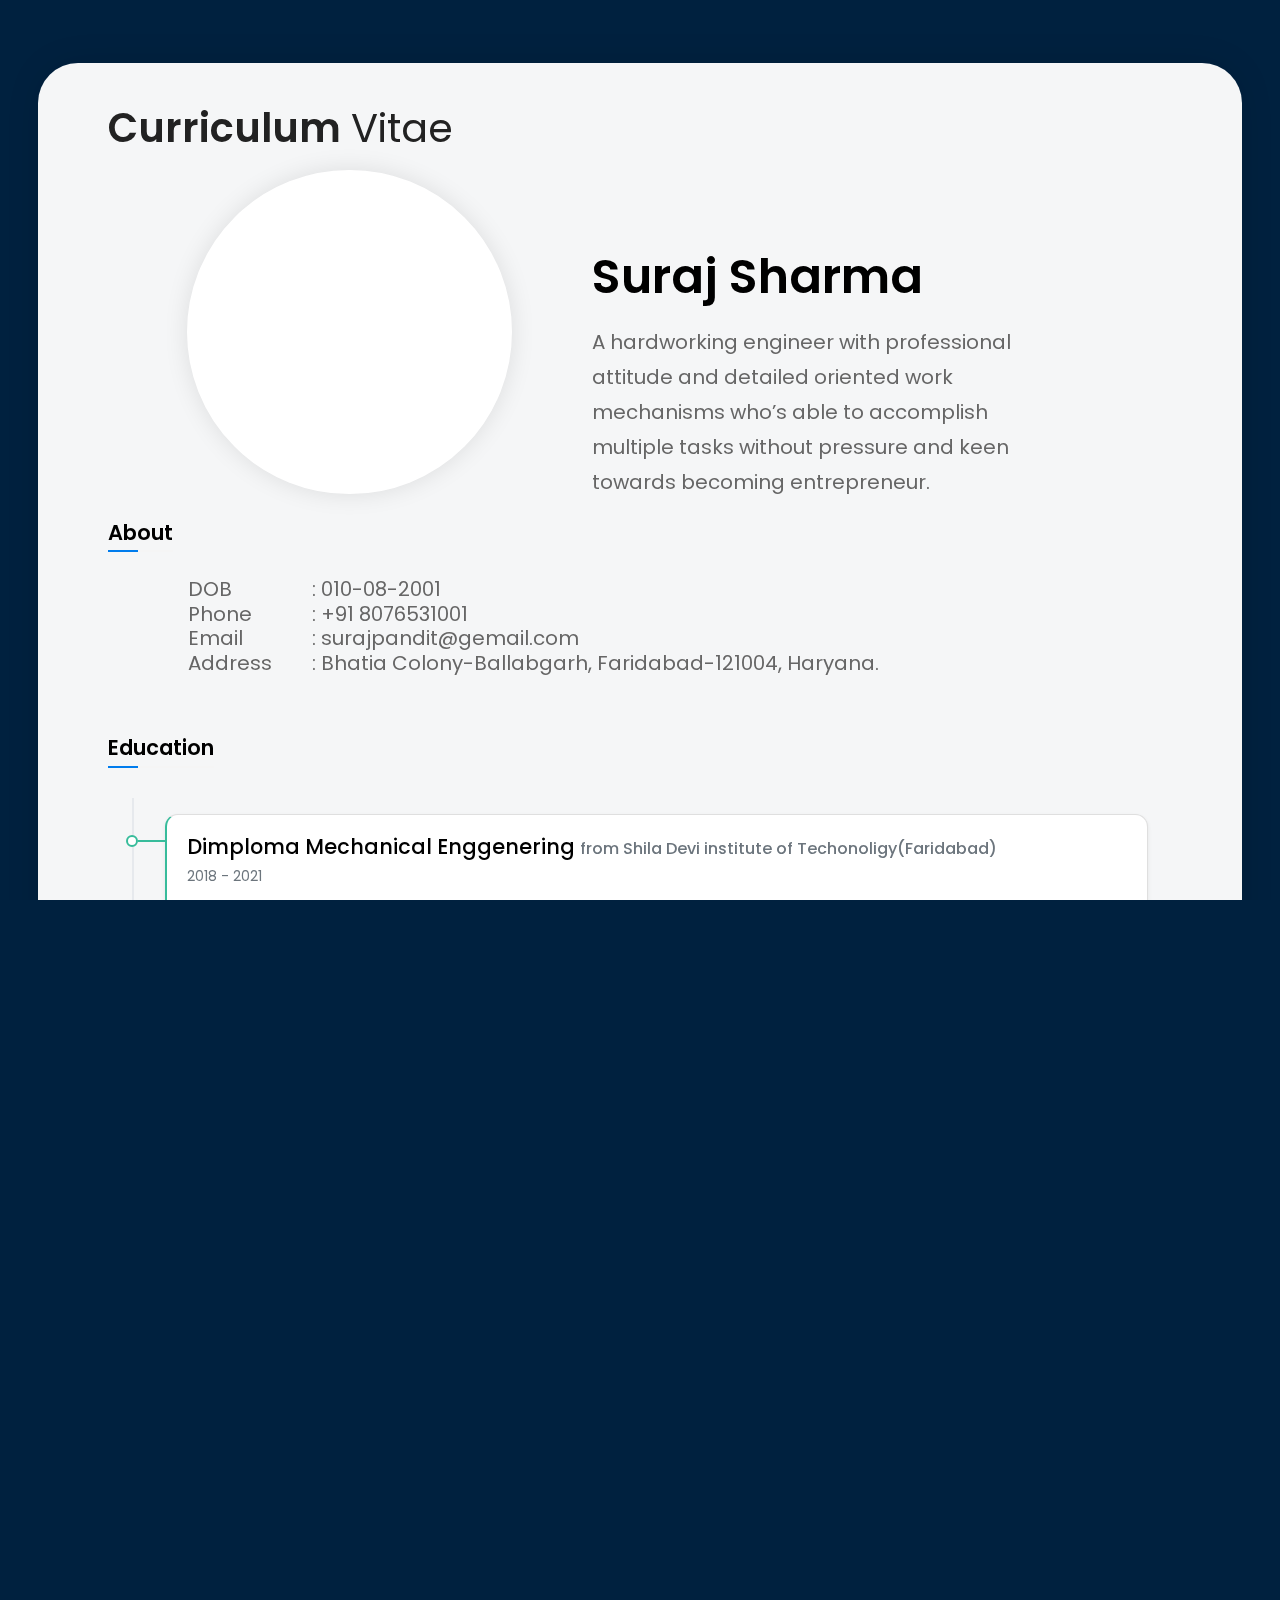
==== Index.html @ dbc6a8e3 "Rename Resume.html to Index.html" ====
<html lang="en-US"><head>
     
  <meta charset="UTF-8">
  <meta http-equiv="X-UA-Compatible" content="IE=edge">
  <meta name="viewport" content="width=device-width, initial-scale=1">
  <title>My Resume</title>    

<link rel="preload" as="style" href="https://fonts.googleapis.com/css2?family=Poppins:wght@600&amp;family=Roboto:wght@300;400;500;700&amp;display=swap">
<link rel="stylesheet" href="https://fonts.googleapis.com/css2?family=Poppins:wght@600&amp;family=Roboto:wght@300;400;500;700&amp;display=swap&amp;_cacheOverride=1663757258950" media="all" onload="this.media='all'">

<link href="./css1/all.min.css" rel="stylesheet">
<link href="./css1/bootstrap.min.css" rel="stylesheet">
<link href="./css1/aos.css" rel="stylesheet">
<link href="./css1/main.css" rel="stylesheet">

<link rel="stylesheet" href="./css2/bootstrap.min.css" type="text/css">
<link rel="stylesheet" href="./css2/main.css" type="text/css">
<link rel="stylesheet" href="./css2/Timeline.css" type="text/css">
</head>
<body id="top"><br>
  <div id="page_container" class="page-container bg-move-effect">


        <div class="header-content clearfix">
                
            <!-- Text Logo -->
            <div class="text-logo">
              <div class="logo-text">Curriculum 
               <span>Vitae</span></div>   
          </div>

          </div> 

      <div id="content" class="page-content site-content single-post" role="main">
              <!-- Home Page Top Part -->
              <div class="row">
                <div class=" col-xs-12 col-sm-12">
                  <div class="home-content">
                    <div class="row flex-v-align">
                      
                      <div class="col-sm-12 col-md-5 col-lg-5">
                        <div class="home-photo" style="
  margin:  -105px 0px 0px -60px;
">
                          <div class="hp-inner" style="background-image: url(); background-position: calc(50% + -10.9261px) calc(50% + 6.61209px);">
                          </div>
                        </div>
                      </div>

                      <div class="col-sm-12 col-md-7 col-lg-7" style="
  margin: -10px 0px 0px -35px;
">
                        <div class="home-text hp-left">
                            
                          <h1>Suraj Sharma</h1>
                          <p style="
  font-size: 20px;
">A hardworking engineer with professional attitude and detailed oriented work mechanisms who’s able to accomplish multiple tasks without pressure and keen towards becoming entrepreneur.</p>
                               
                        
                        </div>
                      </div>
                    </div>
                  </div>
                </div>
              </div>
              <div class="row" style="
  width: 100%;
">
                <div class="col-md-6" style="
  width: 100%;
">
               <div class="block-title" style="margin: 10px 0 0 0;">
                  <h2 style="margin-bottom: -15px;">About</h2>
              
<ul type="none" style="font-size: 20px;width: 160%;display: flex;">
  <ul type="none">
                     <li>DOB</li>
                     <li>Phone</li>
                     <li>Email </li>
                     <li>Address</li>        </ul>
   <ul type="none">
  <li>:    010-08-2001</li>                 <li>:    +91 8076531001</li>            <li>:     surajpandit@gemail.com</li> 
  <li>:    Bhatia Colony-Ballabgarh, Faridabad-121004, Haryana.</li>  
</ul>
  
</ul>
                </div></div>
                
              </div>
<!-- Home Page Top Part -->

              <div class="row">
                <div class="col-xs-12 col-sm-12">
                  <div class="p-20"></div>

                  <!-- Education -->
                  <div class="block-title">
                    <h2>Education</h2>
                  </div>

                  <div class="education-section px-3 px-lg-4 pb-4">
<div class="timeline">
  <div class="timeline-card timeline-card-success card shadow-sm">
    <div class="card-body">
      <div class="h5 mb-1">Dimploma Mechanical Enggenering <span class="text-muted h6">from Shila Devi institute of Techonoligy(Faridabad)</span></div>
      <div class="text-muted text-small mb-2">2018 - 2021</div>
      <div>h.S.B.T.E</div>
    </div>
  </div>
  <div class="timeline-card timeline-card-success card shadow-sm">
    <div class="card-body">
      <div class="h5 mb-1">12th Standard <span class="text-muted h6">from Bohra Public School(Ballabgarh)</span></div>
      <div class="text-muted text-small mb-2">Year 2018</div>
     <div>Central Board of Secondary Education(CBSE).</div>       
 </div>
  </div>
  <div class="timeline-card timeline-card-success card shadow-sm">
    <div class="card-body">
      <div class="h5 mb-1">10th Standard <span class="text-muted h6">from  Bohra Public School(Ballabgarh)</span></div>
      <div class="text-muted text-small mb-2">Year 2016</div>
      <div>Central Board of Secondary Education(CBSE).</div>
    </div>
  </div>
</div>
</div>
                  <!-- /Education -->

                  <!-- Work Experience -->
                  <div class="block-title">
                    <h2>Work Experience</h2>
                  </div>

                  <div class="work-experience-section px-3 px-lg-4">
  <div class="timeline">
<h4 style="margin-bottom: 10px;">  Academic Experience</h4>
      


<div class="timeline-card timeline-card-primary card shadow-sm">
      <div class="card-body">
        <div class="h5 mb-1">Microsoft Office <span class="text-muted h6">at Shila DEvi Institute of Techonoligy(Faridabad)</span></div>
        <div class="text-muted text-small mb-2">July, 2019-Dec, 2019</div>
        <div>MS Word, MS Excel, MS Power Point, MS Outlook as per course syllabus Office Basics completed at college session,2019</div>
      </div>
    </div>

<h4 style="margin-bottom: 10px;">Professional Experience</h4>
<div class="timeline-card timeline-card-primary card shadow-sm">
      <div class="card-body">
        <div class="h5 mb-1">Part time Junior CAD Designer <span class="text-muted h6">at Pankaj Industrie</span></div>
        <div class="text-muted text-small mb-2">May, 2020 - july, 2021</div>
        <div>1 year experience of CAD as a Junior designer of Jig &amp; Fixture, Receiving Gauges, Std. Gauges, Welding Fixture (Mig &amp; Spot welding), Hydraulic Power Pack.</div>
      </div>
    </div>

  </div>
</div>
                  <!-- /Work Experience -->

                  <div class="p-40"></div>

                </div>
              </div>

              <!-- Interest -->
              <div class="row">
                <div class="col-md-6">
               <div class="block-title">
                  <h2 style="margin-bottom: 2px;">Interest</h2>
              <ul style="font-size: 20px;">
                     <li>Calastanic</li>
                     <li>Gym</li>
                     <li>Video Games</li>
                     <li>Listening Music</li> 
<li>Coding</li>   
              </ul>
                </div></div>
                <div class="col-md-5 offset-md-1">
               <div class="block-title">
                  <h2 style="margin-bottom: 2px;">Language</h2>
          <ul style="font-size: 20px;">
              <li>English</li>
              <li>Hindi</li>       
          </ul>
                </div>
                </div>
              </div>
              <!-- /Interest -->

              <!-- Skill -->
              <div class="row">
                  <div class="col-xs-12 col-sm-12">
                    <div class="p-20"></div>

                    <div class="block-title">
                      <h2>Skills</h2>
                    </div>
                  </div>
                </div>

              <div class="skills-section px-3 px-lg-4">
    
                    <div class="row">
                      <div class="col-md-6">
                          <h4 style="margin-bottom: 10px;">Programing skills</h4>
                        <div class="mb-2"><span>JavaScript</span>
                          <div class="progress my-1">
                            <div class="progress-bar bg-primary aos-init aos-animate" role="progressbar" data-aos="zoom-in-right" data-aos-delay="100" data-aos-anchor=".skills-section" style="width: 35%" aria-valuenow="90" aria-valuemin="0" aria-valuemax="100"></div>
                          </div>
                        </div>
                        
                        <div class="mb-2"><span>HTML / CSS</span>
                          <div class="progress my-1">
                            <div class="progress-bar bg-primary aos-init aos-animate" role="progressbar" data-aos="zoom-in-right" data-aos-delay="300" data-aos-anchor=".skills-section" style="width: 75%" aria-valuenow="75" aria-valuemin="0" aria-valuemax="100"></div>
                          </div>
                        </div>
                        <div class="mb-2"><span>Responsive Design</span>
                          <div class="progress my-1">
                            <div class="progress-bar bg-primary aos-init aos-animate" role="progressbar" data-aos="zoom-in-right" data-aos-delay="300" data-aos-anchor=".skills-section" style="width: 63%" aria-valuenow="75" aria-valuemin="0" aria-valuemax="100"></div>
                          </div>
                        </div>
                        <div class="mb-2"><span>Boostrap</span>
                          <div class="progress my-1">
                            <div class="progress-bar bg-primary aos-init aos-animate" role="progressbar" data-aos="zoom-in-right" data-aos-delay="300" data-aos-anchor=".skills-section" style="width: 55%" aria-valuenow="75" aria-valuemin="0" aria-valuemax="100"></div>
                          </div>
                        </div>
            
                        <div class="mb-2"><span>Word Press</span>
                          <div class="progress my-1">
                            <div class="progress-bar bg-primary aos-init aos-animate" role="progressbar" data-aos="zoom-in-right" data-aos-delay="300" data-aos-anchor=".skills-section" style="width: 65%" aria-valuenow="75" aria-valuemin="0" aria-valuemax="100"></div>
                          </div>
                        </div>
                
                      </div>
                        
                      <div class="col-md-6">
                          <h4 style="margin-bottom: 10px;">Software skills</h4>
                          
                      
                 <div class="mb-2"><span>Solid works</span>
                          <div class="progress my-1">
                            <div class="progress-bar bg-success aos-init aos-animate" role="progressbar" data-aos="zoom-in-right" data-aos-delay="400" data-aos-anchor=".skills-section" style="width: 55%" aria-valuenow="90" aria-valuemin="0" aria-valuemax="100"></div>
                          </div>
                        </div>
                
                
                 <div class="mb-2"><span>Microsoft Power Point</span>
                          <div class="progress my-1">
                            <div class="progress-bar bg-success aos-init aos-animate" role="progressbar" data-aos="zoom-in-right" data-aos-delay="400" data-aos-anchor=".skills-section" style="width: 65%" aria-valuenow="90" aria-valuemin="0" aria-valuemax="100"></div>
                          </div>
                        </div>
                
                        <div class="mb-2"><span>Microsoft word</span>
                          <div class="progress my-1">
                            <div class="progress-bar bg-success aos-init aos-animate" role="progressbar" data-aos="zoom-in-right" data-aos-delay="500" data-aos-anchor=".skills-section" style="width: 75%" aria-valuenow="85" aria-valuemin="0" aria-valuemax="100"></div>
                          </div>
                        </div>
                        <div class="mb-2"><span>Microsoft excel
                        </span>
                          <div class="progress my-1">
                            <div class="progress-bar bg-success aos-init aos-animate" role="progressbar" data-aos="zoom-in-right" data-aos-delay="600" data-aos-anchor=".skills-section" style="width: 55%" aria-valuenow="75" aria-valuemin="0" aria-valuemax="100"></div>
                          </div>
                        </div>
                      </div>
                    </div>
                  </div>
              <!-- /Skill -->                  
              
            </div>

      <!-- Footer -->
      <footer class="site-footer clearfix">
        <div class="footer-social">
          <ul class="footer-social-links">
       
              <a href="https://www.instagram.com/surajpandit864/" target="_blank">Instagram</a>
            </li>
          </ul>
        </div>
            

      </footer>
      <!-- /Footer -->
      
    </div>


</body></html>
---- css1/main.css ----
/* Buttons */
/* Inputs */
/* Timeline custom component */
.timeline {
  border-left: 2px solid #E6E9ED;
  padding: 1rem 0; }

.timeline-card {
  position: relative;
  margin-left: 31px;
  border-left: 2px solid;
  margin-bottom: 2rem; }

.timeline-card:last-child {
  margin-bottom: 1rem; }

.timeline-card:before {
  content: '';
  display: inline-block;
  position: absolute;
  background-color: #fff;
  border-radius: 10px;
  width: 12px;
  height: 12px;
  top: 20px;
  left: -41px;
  border: 2px solid;
  z-index: 2; }

.timeline-card:after {
  content: '';
  display: inline-block;
  position: absolute;
  background-color: currentColor;
  width: 29px;
  height: 2px;
  top: 25px;
  left: -29px;
  z-index: 1; }

.timeline-card-primary {
  border-left-color: #4A89DC; }

.timeline-card-primary:before {
  border-color: #4A89DC; }

.timeline-card-primary:after {
  background-color: #4A89DC; }

.timeline-card-success {
  border-left-color: #37BC9B; }

.timeline-card-success:before {
  border-color: #37BC9B; }

.timeline-card-success:after {
  background-color: #37BC9B; }

html {
  scroll-behavior: smooth; }

.site-title {
  font-size: 1.25rem;
  line-height: 2.5rem; }

.nav-link {
  padding: 0;
  font-size: 1.25rem;
  line-height: 2.5rem;
  color: rgba(0, 0, 0, 0.5); }

.nav-link:hover,
.nav-link:focus,
.active .nav-link {
  color: rgba(0, 0, 0, 0.8); }

.nav-item + .nav-item {
  margin-left: 1rem; }

.cover {
  border-radius: 40px; }

.cover-bg {
  background-color: #4A89DC;
  background-image: url("data:image/svg+xml,%3Csvg xmlns='http://www.w3.org/2000/svg' width='100' height='100' viewBox='0 0 100 100'%3E%3Cg fill-rule='evenodd'%3E%3Cg fill='%23ffffff' fill-opacity='0.12'%3E%3Cpath opacity='.5' d='M96 [base64] 0v-9h-9v9h9zm-10 0v-9h-9v9h9zm-10 0v-9h-9v9h9zm-10 0v-9h-9v9h9zm-10 0v-9h-9v9h9zm-10 0v-9h-9v9h9zm-10 0v-9h-9v9h9zm-10 0v-9h-9v9h9zm-9-10h9v-9h-9v9zm10 0h9v-9h-9v9zm10 0h9v-9h-9v9zm10 0h9v-9h-9v9zm10 0h9v-9h-9v9zm10 0h9v-9h-9v9zm10 0h9v-9h-9v9zm10 0h9v-9h-9v9zm9-10v-9h-9v9h9zm-10 0v-9h-9v9h9zm-10 0v-9h-9v9h9zm-10 0v-9h-9v9h9zm-10 0v-9h-9v9h9zm-10 0v-9h-9v9h9zm-10 0v-9h-9v9h9zm-10 0v-9h-9v9h9zm-9-10h9v-9h-9v9zm10 0h9v-9h-9v9zm10 0h9v-9h-9v9zm10 0h9v-9h-9v9zm10 0h9v-9h-9v9zm10 0h9v-9h-9v9zm10 0h9v-9h-9v9zm10 0h9v-9h-9v9zm9-10v-9h-9v9h9zm-10 0v-9h-9v9h9zm-10 0v-9h-9v9h9zm-10 0v-9h-9v9h9zm-10 0v-9h-9v9h9zm-10 0v-9h-9v9h9zm-10 0v-9h-9v9h9zm-10 0v-9h-9v9h9zm-9-10h9v-9h-9v9zm10 0h9v-9h-9v9zm10 0h9v-9h-9v9zm10 0h9v-9h-9v9zm10 0h9v-9h-9v9zm10 0h9v-9h-9v9zm10 0h9v-9h-9v9zm10 0h9v-9h-9v9zm9-10v-9h-9v9h9zm-10 0v-9h-9v9h9zm-10 0v-9h-9v9h9zm-10 0v-9h-9v9h9zm-10 0v-9h-9v9h9zm-10 0v-9h-9v9h9zm-10 0v-9h-9v9h9zm-10 0v-9h-9v9h9zm-9-10h9v-9h-9v9zm10 0h9v-9h-9v9zm10 0h9v-9h-9v9zm10 0h9v-9h-9v9zm10 0h9v-9h-9v9zm10 0h9v-9h-9v9zm10 0h9v-9h-9v9zm10 0h9v-9h-9v9z'/%3E%3Cpath d='M6 5V0H5v5H0v1h5v94h1V6h94V5H6z'/%3E%3C/g%3E%3C/g%3E%3C/svg%3E");
  border-radius: 10px 10px 0 0; }

.avatar {
  max-width: 216px;
  max-height: 216px;
  margin-top: 20px;
  text-align: center;
  margin-left: auto;
  margin-right: auto; }

footer a:not(.nav-link) {
  color: inherit;
  text-decoration: none;
  cursor: pointer; }

@media (min-width: 48em) {
  .site-title {
    float: left; }
  .site-nav {
    float: right; }
  .avatar {
    margin-bottom: -80px;
    margin-left: 0; } }

@media print {
  body {
    background-color: #fff; }
  .container {
    width: auto;
    max-width: 100%;
    padding: 0; }
  .cover, .cover-bg {
    border-radius: 0; }
  .cover.shadow-lg {
    box-shadow: none !important; }
  .cover-bg {
    padding: 5rem !important;
    padding-bottom: 10px !important; }
  .avatar {
    margin-top: -10px; }
  .about-section {
    padding: 6.5rem 5rem 2rem !important; }
  .skills-section,
  .work-experience-section,
  .education-section,
  .contant-section {
    padding: 1.5rem 5rem 2rem !important; }
  .page-break {
    padding-top: 5rem;
    page-break-before: always; } }
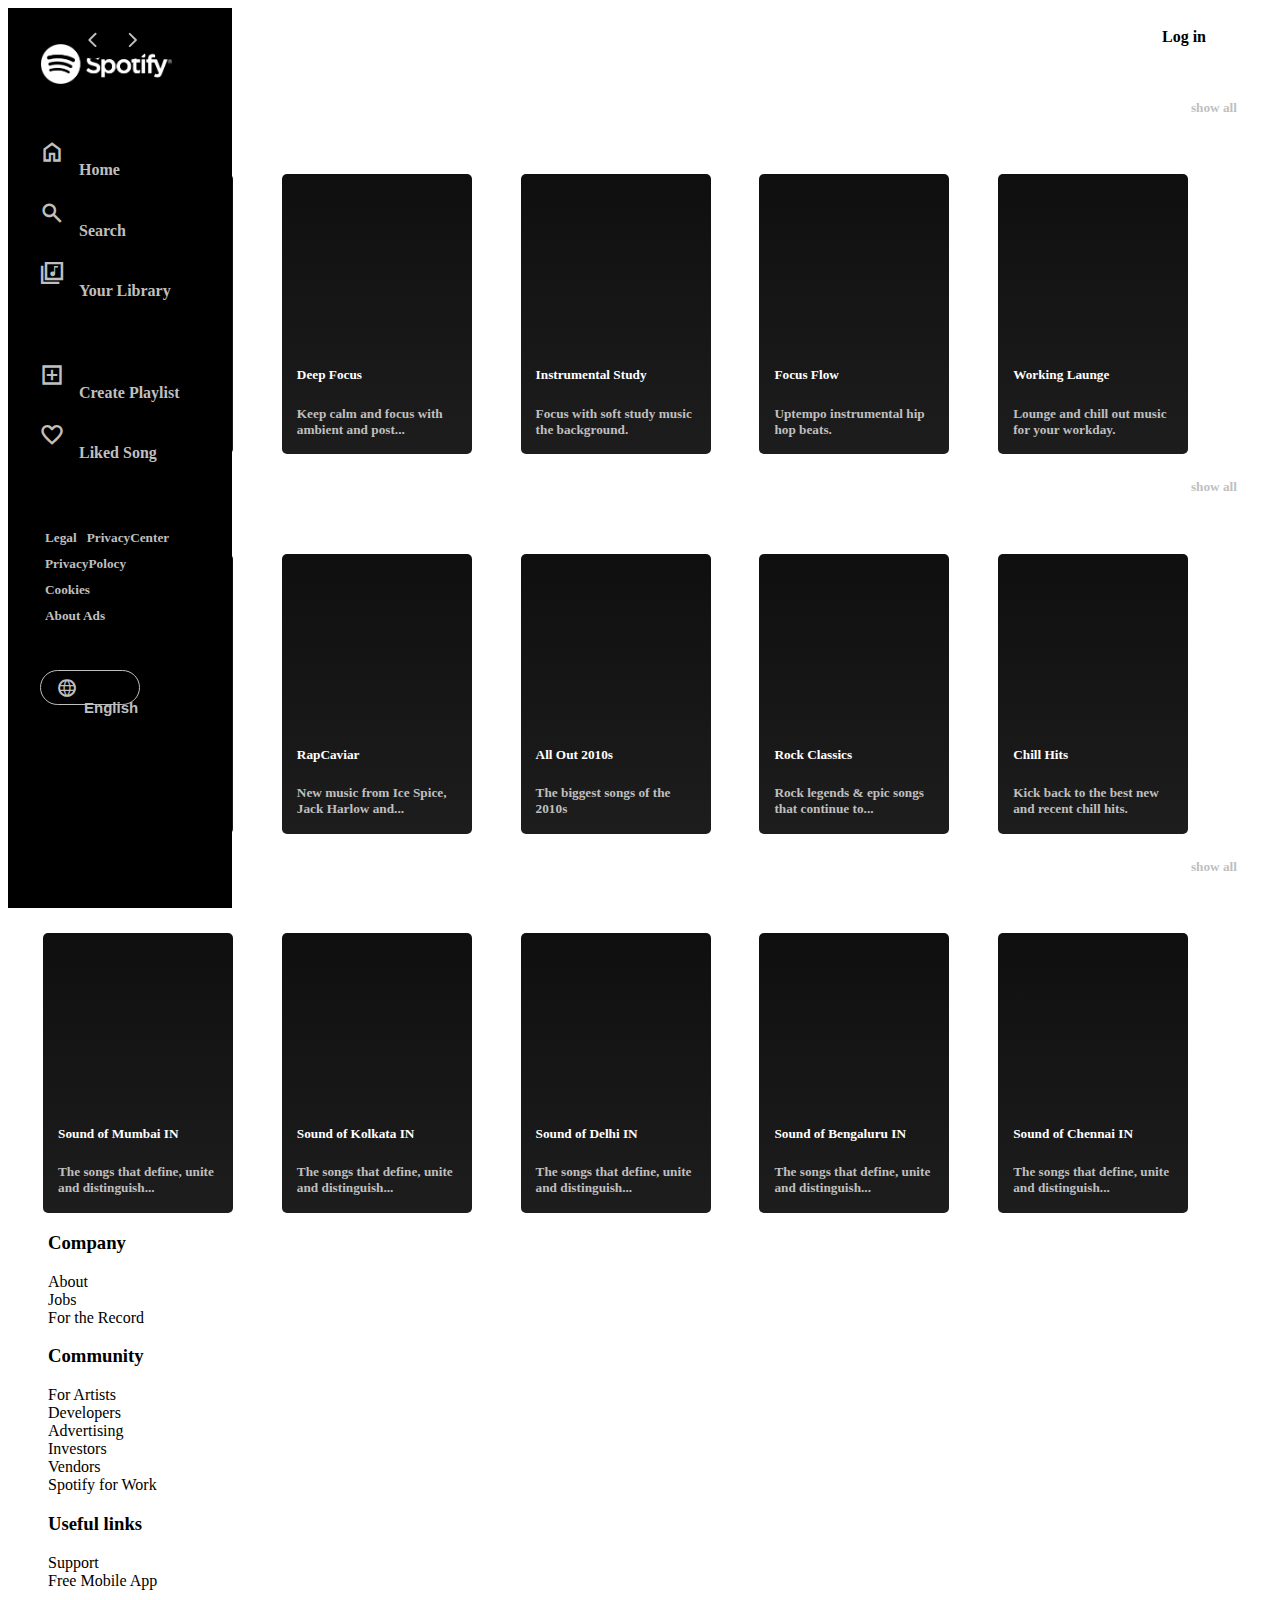
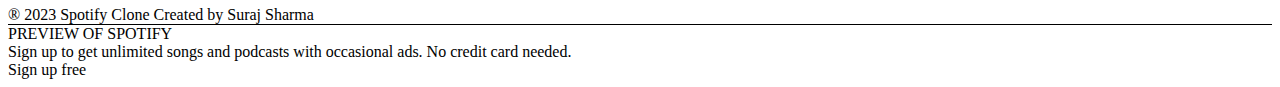
==== commit e559fb09: "Add files via upload" ====
--- a/Index.html
+++ b/Index.html
@@ -1,289 +1,325 @@
-<html lang="en-US"><head>
-     
-  <meta charset="UTF-8">
-  <meta http-equiv="X-UA-Compatible" content="IE=edge">
-  <meta name="viewport" content="width=device-width, initial-scale=1">
-  <title>My Resume</title>    
-
-<link rel="preload" as="style" href="https://fonts.googleapis.com/css2?family=Poppins:wght@600&amp;family=Roboto:wght@300;400;500;700&amp;display=swap">
-<link rel="stylesheet" href="https://fonts.googleapis.com/css2?family=Poppins:wght@600&amp;family=Roboto:wght@300;400;500;700&amp;display=swap&amp;_cacheOverride=1663757258950" media="all" onload="this.media='all'">
-
-<link href="./css1/all.min.css" rel="stylesheet">
-<link href="./css1/bootstrap.min.css" rel="stylesheet">
-<link href="./css1/aos.css" rel="stylesheet">
-<link href="./css1/main.css" rel="stylesheet">
-
-<link rel="stylesheet" href="./css2/bootstrap.min.css" type="text/css">
-<link rel="stylesheet" href="./css2/main.css" type="text/css">
-<link rel="stylesheet" href="./css2/Timeline.css" type="text/css">
+<!DOCTYPE html>
+<html lang="en">
+<head><script type="text/javascript" src="/___vscode_livepreview_injected_script"></script><script type="text/javascript" src="/___vscode_livepreview_injected_script"></script><script type="text/javascript" src="/___vscode_livepreview_injected_script"></script><script type="text/javascript" src="/___vscode_livepreview_injected_script"></script>
+    <meta charset="UTF-8">
+    <meta http-equiv="X-UA-Compatible" content="IE=edge">
+    <meta name="viewport" content="width=device-width, initial-scale=1.0, maximum-scale=1.0, user-scalable=0">
+     <meta name="google-site-verification" content="LbxeGXQF_qyXIaFflClkMmOsdjlu95l5acjzxI_rF3s" />
+    <link rel="icon" href="./Img/Spotify_logo.svg">
+    <link rel="preconnect" href="https://fonts.googleapis.com">
+    <link rel="preconnect" href="https://fonts.gstatic.com" crossorigin>
+    <link href="https://fonts.googleapis.com/css2?family=Poppins:wght@100&family=Roboto&display=swap" rel="stylesheet">
+
+    <link rel="stylesheet" href="https://fonts.googleapis.com/css2?family=Material+Symbols+Sharp:opsz,wght,FILL,GRAD@20..48,100..700,0..1,-50..200" />
+    <link rel="stylesheet" href="https://fonts.googleapis.com/css2?family=Material+Symbols+Sharp:opsz,wght,FILL,GRAD@20..48,100..700,0..1,-50..200" />
+    <link rel="stylesheet" href="https://fonts.googleapis.com/css2?family=Material+Symbols+Sharp:opsz,wght,FILL,GRAD@20..48,100..700,0..1,-50..200" />
+    <link rel="stylesheet" href="https://fonts.googleapis.com/css2?family=Material+Symbols+Rounded:opsz,wght,FILL,GRAD@20..48,100..700,0..1,-50..200" />
+    <link rel="stylesheet" href="https://fonts.googleapis.com/css2?family=Material+Symbols+Rounded:opsz,wght,FILL,GRAD@20..48,100..700,0..1,-50..200" />
+    <link rel="stylesheet" href="./CSS/style.CSS">
+    <link rel="stylesheet" href="./CSS/Menu.css">
+    <link rel="stylesheet" href="./CSS/Header.css">
+    <link rel="stylesheet" href="./CSS/song.css">
+    <title>Spotify-Clone-Home</title>
 </head>
-<body id="top"><br>
-  <div id="page_container" class="page-container bg-move-effect">
-
-
-        <div class="header-content clearfix">
-                
-            <!-- Text Logo -->
-            <div class="text-logo">
-              <div class="logo-text">Curriculum 
-               <span>Vitae</span></div>   
-          </div>
-
-          </div> 
-
-      <div id="content" class="page-content site-content single-post" role="main">
-              <!-- Home Page Top Part -->
-              <div class="row">
-                <div class=" col-xs-12 col-sm-12">
-                  <div class="home-content">
-                    <div class="row flex-v-align">
+<style>
+
+    </style>
+<body>
+    <div class="box">
+            <!--                        Nav Menu                                -->
+        <div class="section menu" id="menu">
+            <img class="logo" src="./Img/Spotify.png" title="Spotify" id="logo">
+            <ul class="menu-list">
+                <li onclick="Home(this)"><span class="material-symbols-sharp">home</span><h4>Home</h4></li>
+                <li onclick="Search(this)"><span class="material-symbols-sharp">search</span><h4>Search</h4></li>
+                <li onclick="Library(this)"><span class="material-symbols-sharp">library_music</span><h4>Your Library</h4></li>
+            </ul>
+            <ul class="menu-list">
+                <li><span class="material-symbols-sharp">add_box</span><h4>Create Playlist</h4></li>
+                <li><span class="material-symbols-sharp">favorite</span><h4>Liked Song</h4></li>
+            </ul>
+            <ul class="menu-list">
+                <li> <h5>Legal </h5> <h5> PrivacyCenter</h5> </li>
+                <li><h5>PrivacyPolocy</h5></li>
+                <li><h5>Cookies</h5></li>
+                <li><h5>About Ads</h5></li>
+            </ul>
+            <button class="language">
+                <span class="material-symbols-sharp" style="position: relative;font-size: 20px;top: 6px;left: 10px;">
+                language</span><h4>English</h4></button>
+        </div>
+            <!--                        /Nav Menu                                -->
+
+        <div class="section container">
+            <!--                        header login menu                       -->
+            <div class="header">
+                <ul type="none" class="header-icon">
+                    <li title="Go back" class="circle"><span class="material-symbols-rounded dark1">navigate_before</span></li>
+                    <li title="Go forward" class="circle"><span class="material-symbols-rounded dark2">navigate_next</span></li>
+                </ul>
+                <ul type="none" class="Header-list">
+                    <li>Premium</li>
+                    <li>Support</li>
+                    <li>Download</li>
+                    <li>|</li>
+                    <li>Sign up</li>
+                    <li><div class="log-in">Log in</div></li>
+                </ul>
+            <div class="responsive-header">
+                <ul type="none" class="responsive-nav">
+                    <li>
+                        <img class="responsive-logo" src="./Img/Spotify.png" title="Spotify">
+                    </li>
+                    <li class="nav-btn" id="open" onclick="hamburgeropen()">
+                        <div class="hamburgeropen"></div>
+                        <div class="hamburgeropen"></div>
+                        <div class="hamburgeropen"></div>
+                    </li>
+                    <li class="nav-btn" id="close" onclick="hamburgerclose()" style="display: none;">
+                        <div class="hamburgerclose"></div>
                       
-                      <div class="col-sm-12 col-md-5 col-lg-5">
-                        <div class="home-photo" style="
-  margin:  -105px 0px 0px -60px;
-">
-                          <div class="hp-inner" style="background-image: url(); background-position: calc(50% + -10.9261px) calc(50% + 6.61209px);">
-                          </div>
-                        </div>
-                      </div>
-
-                      <div class="col-sm-12 col-md-7 col-lg-7" style="
-  margin: -10px 0px 0px -35px;
-">
-                        <div class="home-text hp-left">
+                        <div class="hamburgerclose"></div>
+                    </li>
+
+            </ul>
+            </div>
+            </div>
+            <!--                        /header login menu                       -->
+            <div class="main">
+                <!--      focus  title         -->
+                <div class="focus-title">
+                    <div class="title-heading">
+                        <h3>Focus</h3>
+                        <h5>show all</h5>
+                    </div>
+                    <!-- Song grid-->
+                    <div class="song-grid">
+    
+                        <div class="song-box">
+                            <div class="song-art">
+                                <div class="play-pause">
+                                    <span id="play" class="material-symbols-rounded">play_arrow</span>
+                                </div>
+                            </div>
+                            <h5 class="song-name">Peacefull Piano</h5>
+                            <h5 class="song-detail">Relax and indulge with beautiful piano pieces</h5>
+                        </div>
+                        <div class="song-box">
+                            <div class="song-art">
+                                <div class="play-pause">
+                                    <span id="play" class="material-symbols-rounded">play_arrow</span>
+                                </div>
+                            </div>
+                            <h5 class="song-name">Deep  Focus</h5>
+                            <h5 class="song-detail">Keep calm and focus with ambient and post...</h5>
+                        </div>
+                        <div class="song-box">
+                            <div class="song-art">
+                                <div class="play-pause">
+                                    <span id="play" class="material-symbols-rounded">play_arrow</span>
+                                </div>
+                            </div>
+                            <h5 class="song-name">Instrumental Study</h5>
+                            <h5 class="song-detail">Focus with soft study music the background.</h5>
+                        </div>
+                        <div class="song-box">
+                            <div class="song-art">
+                                <div class="play-pause">
+                                    <span id="play" class="material-symbols-rounded">play_arrow</span>
+                                </div>
+                            </div>
+                            <h5 class="song-name">Focus Flow</h5>
+                            <h5 class="song-detail">Uptempo instrumental hip hop beats.</h5>
+                        </div>
+                        <div class="song-box">
+                            <div class="song-art">
+                                <div class="play-pause">
+                                    <span id="play" class="material-symbols-rounded">play_arrow</span>
+                                </div>
+                            </div>
+                            <h5 class="song-name">Working Launge</h5>
+                            <h5 class="song-detail">Lounge and chill out music for your workday.</h5>
+                        </div>
+    
+                    </div>
+                    <!-- /Song grid-->
+                </div>
+                <!--      /focus  title         -->
+
+
+                <!--      spotify  title         -->
+                <div class="spotify-playlists">
+                    <div class="title-heading">
+                        <h3>Spotify Playlists</h3>
+                        <h5>show all</h5>
+                    </div>
+                    <!-- Song grid-->
+                    <div class="song-grid">
+    
+                        <div class="song-box">
+                            <div class="song-art">
+                                <div class="play-pause">
+                                    <span id="play" class="material-symbols-rounded">play_arrow</span>
+                                </div>
+                            </div>
+                            <h5 class="song-name">Today's Top Hits</h5>
+                            <h5 class="song-detail">Rema & Selena Gomez are on top of the Hotte...</h5>
+                        </div>
+                        <div class="song-box">
+                            <div class="song-art">
+                                <div class="play-pause">
+                                    <span id="play" class="material-symbols-rounded">play_arrow</span>
+                                </div>
+                            </div>
+                            <h5 class="song-name">RapCaviar</h5>
+                            <h5 class="song-detail">New music from Ice Spice, Jack Harlow and...</h5>
+                        </div>
+                        <div class="song-box">
+                            <div class="song-art">
+                                <div class="play-pause">
+                                    <span id="play" class="material-symbols-rounded">play_arrow</span>
+                                </div>
+                            </div>
+                            <h5 class="song-name">All Out 2010s</h5>
+                            <h5 class="song-detail">The biggest songs of the 2010s</h5>
+                        </div>
+                        <div class="song-box">
+                            <div class="song-art">
+                                <div class="play-pause">
+                                    <span id="play" class="material-symbols-rounded">play_arrow</span>
+                                </div>
+                            </div>
+                            <h5 class="song-name">Rock Classics</h5>
+                            <h5 class="song-detail">Rock legends & epic songs that continue to...</h5>
+                        </div>
+                        <div class="song-box">
+                            <div class="song-art">
+                                <div class="play-pause">
+                                    <span id="play" class="material-symbols-rounded">play_arrow</span>
+                                </div>
+                            </div>
+                            <h5 class="song-name">Chill Hits</h5>
+                            <h5 class="song-detail">Kick back to the best new and recent chill hits.</h5>
+                        </div>
+    
+                    </div>
+                    <!-- /Song grid-->
+                </div>
+                <!--      /spotify  title         -->
+
+
+
+                <!--      Sound of India  title         -->
+                <div class="sound-of-india">
+                    <div class="title-heading">
+                        <h3>Sound of India</h3>
+                        <h5>show all</h5>
+                    </div>
+                    <!-- Song grid-->
+                    <div class="song-grid">
+    
+                        <div class="song-box">
+                            <div class="song-art">
+                                <div class="play-pause">
+                                    <span id="play" class="material-symbols-rounded">play_arrow</span>
+                                </div>
+                            </div>
+                            <h5 class="song-name">Sound of Mumbai IN</h5>
+                            <h5 class="song-detail">The songs that define, unite and distinguish...</h5>
+                        </div>
+                        <div class="song-box">
+                            <div class="song-art">
+                                <div class="play-pause">
+                                    <span id="play" class="material-symbols-rounded">play_arrow</span>
+                                </div>
+                            </div>
+                            <h5 class="song-name">Sound of Kolkata IN</h5>
+                            <h5 class="song-detail">The songs that define, unite and distinguish...</h5>
+                        </div>
+                        <div class="song-box">
+                            <div class="song-art">
+                                <div class="play-pause">
+                                    <span id="play" class="material-symbols-rounded">play_arrow</span>
+                                </div>
+                            </div>
+                            <h5 class="song-name">Sound of Delhi IN</h5>
+                            <h5 class="song-detail">The songs that define, unite and distinguish...</h5>
+                        </div>
+                        <div class="song-box">
+                            <div class="song-art">
+                                <div class="play-pause">
+                                    <span id="play" class="material-symbols-rounded">play_arrow</span>
+                                </div>
+                            </div>
+                            <h5 class="song-name">Sound of Bengaluru IN</h5>
+                            <h5 class="song-detail">The songs that define, unite and distinguish...</h5>
+                        </div>
+                        <div class="song-box">
+                            <div class="song-art">
+                                <div class="play-pause">
+                                    <span id="play" class="material-symbols-rounded">play_arrow</span>
+                                </div>
+                            </div>
+                            <h5 class="song-name">Sound of Chennai IN</h5>
+                            <h5 class="song-detail">The songs that define, unite and distinguish...</h5>
+                        </div>
+    
+                    </div>
+                    <!-- /Song grid-->
+                </div>
+                 <!--      /Sound of India  title         -->
+                 <!--      /Footer  title         -->
+                <div class="about-footer">
+                    <div class="about-part">
+                        <div class="about-footer part">
+                            <ul type="none">
+                                <li><h3>Company</h3></li>
+                                <li>About</li>
+                                <li>Jobs</li>
+                                <li>For the Record</li>
+                            </ul>
+                        </div>
+                        <div class="about-footer part">
+                            <ul type="none">
+                                <li><h3>Community</h3></li>
+                                <li>For Artists</li>
+                                <li>Developers</li>
+                                <li>Advertising</li>
+                                <li>Investors</li>
+                                <li>Vendors</li>
+                                <li>Spotify for Work</li>
+                            </ul>
+                        </div>
+                        <div class="about-footer part">
+                            <ul type="none">
+                                <li><h3>Useful links</h3></li>
+                                <li>Support</li>
+                                <li>Free Mobile App</li>
+                            </ul>
+                        </div>
+                    </div>
+                    <div class="about-part">    
+                        <div class="about-footer part">
                             
-                          <h1>Suraj Sharma</h1>
-                          <p style="
-  font-size: 20px;
-">A hardworking engineer with professional attitude and detailed oriented work mechanisms who’s able to accomplish multiple tasks without pressure and keen towards becoming entrepreneur.</p>
-                               
-                        
-                        </div>
-                      </div>
-                    </div>
-                  </div>
-                </div>
-              </div>
-              <div class="row" style="
-  width: 100%;
-">
-                <div class="col-md-6" style="
-  width: 100%;
-">
-               <div class="block-title" style="margin: 10px 0 0 0;">
-                  <h2 style="margin-bottom: -15px;">About</h2>
-              
-<ul type="none" style="font-size: 20px;width: 160%;display: flex;">
-  <ul type="none">
-                     <li>DOB</li>
-                     <li>Phone</li>
-                     <li>Email </li>
-                     <li>Address</li>        </ul>
-   <ul type="none">
-  <li>:    010-08-2001</li>                 <li>:    +91 8076531001</li>            <li>:     surajpandit@gemail.com</li> 
-  <li>:    Bhatia Colony-Ballabgarh, Faridabad-121004, Haryana.</li>  
-</ul>
-  
-</ul>
-                </div></div>
-                
-              </div>
-<!-- Home Page Top Part -->
-
-              <div class="row">
-                <div class="col-xs-12 col-sm-12">
-                  <div class="p-20"></div>
-
-                  <!-- Education -->
-                  <div class="block-title">
-                    <h2>Education</h2>
-                  </div>
-
-                  <div class="education-section px-3 px-lg-4 pb-4">
-<div class="timeline">
-  <div class="timeline-card timeline-card-success card shadow-sm">
-    <div class="card-body">
-      <div class="h5 mb-1">Dimploma Mechanical Enggenering <span class="text-muted h6">from Shila Devi institute of Techonoligy(Faridabad)</span></div>
-      <div class="text-muted text-small mb-2">2018 - 2021</div>
-      <div>h.S.B.T.E</div>
+                        </div>
+                    </div>
+
+                </div>
+                <div class="creator">
+                    &reg 2023 Spotify Clone Created by Suraj Sharma
+                </div>
+                 <!--      /Footer  title         -->
+
+            </div> 
+        </div>
+        <div class="footer-fixed" style="border-top:1px solid black">
+            <div class="ads">PREVIEW OF SPOTIFY <br>Sign up to get unlimited songs and podcasts with occasional ads. No credit card needed.</div>
+            <div class="signupfree">
+                <div class="btn-signup">Sign up free</div>
+            </div>
+            </div>
     </div>
-  </div>
-  <div class="timeline-card timeline-card-success card shadow-sm">
-    <div class="card-body">
-      <div class="h5 mb-1">12th Standard <span class="text-muted h6">from Bohra Public School(Ballabgarh)</span></div>
-      <div class="text-muted text-small mb-2">Year 2018</div>
-     <div>Central Board of Secondary Education(CBSE).</div>       
- </div>
-  </div>
-  <div class="timeline-card timeline-card-success card shadow-sm">
-    <div class="card-body">
-      <div class="h5 mb-1">10th Standard <span class="text-muted h6">from  Bohra Public School(Ballabgarh)</span></div>
-      <div class="text-muted text-small mb-2">Year 2016</div>
-      <div>Central Board of Secondary Education(CBSE).</div>
-    </div>
-  </div>
-</div>
-</div>
-                  <!-- /Education -->
-
-                  <!-- Work Experience -->
-                  <div class="block-title">
-                    <h2>Work Experience</h2>
-                  </div>
-
-                  <div class="work-experience-section px-3 px-lg-4">
-  <div class="timeline">
-<h4 style="margin-bottom: 10px;">  Academic Experience</h4>
-      
-
-
-<div class="timeline-card timeline-card-primary card shadow-sm">
-      <div class="card-body">
-        <div class="h5 mb-1">Microsoft Office <span class="text-muted h6">at Shila DEvi Institute of Techonoligy(Faridabad)</span></div>
-        <div class="text-muted text-small mb-2">July, 2019-Dec, 2019</div>
-        <div>MS Word, MS Excel, MS Power Point, MS Outlook as per course syllabus Office Basics completed at college session,2019</div>
-      </div>
-    </div>
-
-<h4 style="margin-bottom: 10px;">Professional Experience</h4>
-<div class="timeline-card timeline-card-primary card shadow-sm">
-      <div class="card-body">
-        <div class="h5 mb-1">Part time Junior CAD Designer <span class="text-muted h6">at Pankaj Industrie</span></div>
-        <div class="text-muted text-small mb-2">May, 2020 - july, 2021</div>
-        <div>1 year experience of CAD as a Junior designer of Jig &amp; Fixture, Receiving Gauges, Std. Gauges, Welding Fixture (Mig &amp; Spot welding), Hydraulic Power Pack.</div>
-      </div>
-    </div>
-
-  </div>
-</div>
-                  <!-- /Work Experience -->
-
-                  <div class="p-40"></div>
-
-                </div>
-              </div>
-
-              <!-- Interest -->
-              <div class="row">
-                <div class="col-md-6">
-               <div class="block-title">
-                  <h2 style="margin-bottom: 2px;">Interest</h2>
-              <ul style="font-size: 20px;">
-                     <li>Calastanic</li>
-                     <li>Gym</li>
-                     <li>Video Games</li>
-                     <li>Listening Music</li> 
-<li>Coding</li>   
-              </ul>
-                </div></div>
-                <div class="col-md-5 offset-md-1">
-               <div class="block-title">
-                  <h2 style="margin-bottom: 2px;">Language</h2>
-          <ul style="font-size: 20px;">
-              <li>English</li>
-              <li>Hindi</li>       
-          </ul>
-                </div>
-                </div>
-              </div>
-              <!-- /Interest -->
-
-              <!-- Skill -->
-              <div class="row">
-                  <div class="col-xs-12 col-sm-12">
-                    <div class="p-20"></div>
-
-                    <div class="block-title">
-                      <h2>Skills</h2>
-                    </div>
-                  </div>
-                </div>
-
-              <div class="skills-section px-3 px-lg-4">
-    
-                    <div class="row">
-                      <div class="col-md-6">
-                          <h4 style="margin-bottom: 10px;">Programing skills</h4>
-                        <div class="mb-2"><span>JavaScript</span>
-                          <div class="progress my-1">
-                            <div class="progress-bar bg-primary aos-init aos-animate" role="progressbar" data-aos="zoom-in-right" data-aos-delay="100" data-aos-anchor=".skills-section" style="width: 35%" aria-valuenow="90" aria-valuemin="0" aria-valuemax="100"></div>
-                          </div>
-                        </div>
-                        
-                        <div class="mb-2"><span>HTML / CSS</span>
-                          <div class="progress my-1">
-                            <div class="progress-bar bg-primary aos-init aos-animate" role="progressbar" data-aos="zoom-in-right" data-aos-delay="300" data-aos-anchor=".skills-section" style="width: 75%" aria-valuenow="75" aria-valuemin="0" aria-valuemax="100"></div>
-                          </div>
-                        </div>
-                        <div class="mb-2"><span>Responsive Design</span>
-                          <div class="progress my-1">
-                            <div class="progress-bar bg-primary aos-init aos-animate" role="progressbar" data-aos="zoom-in-right" data-aos-delay="300" data-aos-anchor=".skills-section" style="width: 63%" aria-valuenow="75" aria-valuemin="0" aria-valuemax="100"></div>
-                          </div>
-                        </div>
-                        <div class="mb-2"><span>Boostrap</span>
-                          <div class="progress my-1">
-                            <div class="progress-bar bg-primary aos-init aos-animate" role="progressbar" data-aos="zoom-in-right" data-aos-delay="300" data-aos-anchor=".skills-section" style="width: 55%" aria-valuenow="75" aria-valuemin="0" aria-valuemax="100"></div>
-                          </div>
-                        </div>
-            
-                        <div class="mb-2"><span>Word Press</span>
-                          <div class="progress my-1">
-                            <div class="progress-bar bg-primary aos-init aos-animate" role="progressbar" data-aos="zoom-in-right" data-aos-delay="300" data-aos-anchor=".skills-section" style="width: 65%" aria-valuenow="75" aria-valuemin="0" aria-valuemax="100"></div>
-                          </div>
-                        </div>
-                
-                      </div>
-                        
-                      <div class="col-md-6">
-                          <h4 style="margin-bottom: 10px;">Software skills</h4>
-                          
-                      
-                 <div class="mb-2"><span>Solid works</span>
-                          <div class="progress my-1">
-                            <div class="progress-bar bg-success aos-init aos-animate" role="progressbar" data-aos="zoom-in-right" data-aos-delay="400" data-aos-anchor=".skills-section" style="width: 55%" aria-valuenow="90" aria-valuemin="0" aria-valuemax="100"></div>
-                          </div>
-                        </div>
-                
-                
-                 <div class="mb-2"><span>Microsoft Power Point</span>
-                          <div class="progress my-1">
-                            <div class="progress-bar bg-success aos-init aos-animate" role="progressbar" data-aos="zoom-in-right" data-aos-delay="400" data-aos-anchor=".skills-section" style="width: 65%" aria-valuenow="90" aria-valuemin="0" aria-valuemax="100"></div>
-                          </div>
-                        </div>
-                
-                        <div class="mb-2"><span>Microsoft word</span>
-                          <div class="progress my-1">
-                            <div class="progress-bar bg-success aos-init aos-animate" role="progressbar" data-aos="zoom-in-right" data-aos-delay="500" data-aos-anchor=".skills-section" style="width: 75%" aria-valuenow="85" aria-valuemin="0" aria-valuemax="100"></div>
-                          </div>
-                        </div>
-                        <div class="mb-2"><span>Microsoft excel
-                        </span>
-                          <div class="progress my-1">
-                            <div class="progress-bar bg-success aos-init aos-animate" role="progressbar" data-aos="zoom-in-right" data-aos-delay="600" data-aos-anchor=".skills-section" style="width: 55%" aria-valuenow="75" aria-valuemin="0" aria-valuemax="100"></div>
-                          </div>
-                        </div>
-                      </div>
-                    </div>
-                  </div>
-              <!-- /Skill -->                  
-              
-            </div>
-
-      <!-- Footer -->
-      <footer class="site-footer clearfix">
-        <div class="footer-social">
-          <ul class="footer-social-links">
-       
-              <a href="https://www.instagram.com/surajpandit864/" target="_blank">Instagram</a>
-            </li>
-          </ul>
-        </div>
-            
-
-      </footer>
-      <!-- /Footer -->
-      
-    </div>
-
-
-</body></html>
+    <script src="./JS/Hyperlink.js"></script>
+    <script src="./JS/Hamburger.js"></script>
+</body>
+</html>
--- a/CSS/Menu.css
+++ b/CSS/Menu.css
@@ -0,0 +1,112 @@
+
+.menu{
+    color:#bfbfbf;
+    width: 15%;
+    height: 100%;
+    background: black;
+    position: fixed;
+    padding: 0px 0 0 2.5%;
+}
+
+.logo{
+    padding: 4vh 0;
+    height: 40px;/*6.2vh;*/
+}
+.material-symbols-sharp {
+  font-variation-settings:
+  'FILL' 0,
+  'wght' 700,
+  'GRAD' 0,
+  'opsz' 48;
+  padding: 0 15px 15px 0;
+}
+
+.menu-list{
+    padding:0 0 25px 0;
+}
+.menu-list li{
+    display: flex;
+    text-decoration: none;
+    cursor: pointer;
+}
+.menu-list li > h5{
+    margin: 5px 5px;
+}
+.menu-list li:nth-child(1):hover> h4{
+    color: white;
+    font-size: 17px;
+}
+.menu-list li:nth-child(2):hover> h4{
+    color: white;
+    font-size: 17px;
+}
+.menu-list li:nth-child(3):hover> h4{
+    color: white;
+    font-size: 17px;
+}
+.menu-list li:nth-child(1):hover>.material-symbols-sharp{
+    font-variation-settings:
+    'FILL' 1,
+    'wght' 700,
+    'GRAD' -25,
+    'opsz' 48;
+    padding: 0 15px 15px 0;
+    color: white;
+}
+.menu-list li:nth-child(2):hover>.material-symbols-sharp {
+    font-variation-settings:
+    'FILL' 0,
+    'wght' 700,
+    'GRAD' 0,
+    'opsz' 48;
+    padding: 0 15px 15px 0;
+    color: white;
+  }
+.menu-list li:nth-child(3):hover>.material-symbols-sharp {
+    font-variation-settings:
+    'FILL' 1,
+    'wght' 700,
+    'GRAD' 0,
+    'opsz' 48;
+    padding: 0 15px 15px 0;
+    color: white;
+  }
+
+  .language{
+    color:#bfbfbf;
+    border: 1px solid #bfbfbf;
+    border-radius: 20px;
+    height:35px;
+    font-size: 10px;
+    width: 100px;
+    background: transparent;
+    display: flex;
+    cursor: pointer; 
+ }
+  .language h4{
+    padding: 7px  2px;
+    font-size: 15px;
+  }
+
+.language:hover{
+    border: 2px solid white;
+} 
+.language:hover>h4{
+        color:white;
+        padding: 6px 0px;
+        font-size: 15px; 
+}
+.language:hover>.material-symbols-sharp:nth-child(6){
+ top:5px;
+}
+@media only screen and (max-width: 1050px) {
+.logo{
+    height: 40px;
+}
+}
+@media screen and (max-width: 1000px){
+    .menu{
+        display:none;
+    }
+
+}--- a/CSS/Header.css
+++ b/CSS/Header.css
@@ -0,0 +1,133 @@
+.header{
+    color: #bfbfbf;
+    display: flex;
+    z-index: 1;
+    justify-content:space-between;
+    text-transform: none;
+}
+
+.header>ul{
+    display: flex;
+    text-decoration: none;
+    position: relative;
+    cursor: pointer;
+    margin: 0 25px;
+}
+
+.Header-list li{
+    color: rgba(255, 255, 255, 0.80);
+    font-weight: 800;
+    margin: 22px 10px;
+}
+.Header-list li:hover{
+    color: white;
+    font-size: 16.5px;
+}
+.circle{
+    height: 35x;
+    width: 30px;
+    background: black;
+    border-radius:15px;
+    cursor: pointer;
+    margin: 16px 5px;
+}
+.dark1{
+    font-size: 30px;
+    font-weight: 200;
+    margin: 1px 0px;
+}
+.dark2{
+    font-size: 30px;
+    font-weight: 200;
+    margin: 1px 0px;
+}
+
+.log-in{
+    position: relative;
+    width: 80px;
+    height: 20px;
+    margin: -15px 0;
+    padding: 13px;
+    text-align: center;
+    color: black;
+    background: white;
+    border: none;
+    border-radius: 26px;
+}
+.log-in:hover{
+   scale: 1.05;
+}
+
+.responsive-header{
+    position:absolute;
+    width:100%;
+    display: none;
+}
+.responsive-header .responsive-nav{
+    position: absolute;
+    width: 100%;
+    display: flex;
+    justify-content: space-between;
+}
+
+.responsive-nav>li{
+    margin: 12px  20px;
+    cursor: pointer;
+}
+.responsive-nav li .responsive-logo{
+    height: 40px;
+}
+#open{
+    position: absolute;
+    right: 0;
+}
+#close{
+    position: absolute;
+    right: 0;
+}
+.responsive-nav li .hamburgeropen{
+    content: "";
+    height: 5px;
+    width: 30px;
+    border-radius: 5px;
+    margin: 5px 0;
+    background: white;
+}
+.responsive-nav li .hamburgerclose{
+    content: "";
+    height: 5px;
+    width: 30px;
+    border-radius: 5px;
+    margin: 5px 0;
+    background: white;
+}
+.responsive-nav li .hamburgerclose:nth-child(1){
+    content: "";
+    height: 5px;
+    width: 30px;
+    border-radius: 5px;
+    margin: 15px -30px;
+    position: absolute;
+    background: white;
+    transform: rotate(45deg);
+}
+.responsive-nav li .hamburgerclose:nth-child(2){
+    content: "";
+    height: 5px;
+    width: 30px;
+    border-radius: 5px;
+    margin: 15px -30px;
+    position: absolute;
+    background: white;
+    transform: rotate(135deg);
+}
+
+
+@media screen and (max-width: 1000px){
+    .header>ul{
+        display: none;
+    }
+    .responsive-header{
+        display:flex;
+    }
+}
--- a/CSS/song.css
+++ b/CSS/song.css
@@ -0,0 +1,220 @@
+.title-heading{
+    display: flex;
+    margin: 20px 35px;
+    justify-content: space-between;
+}
+.title-heading>h3{
+    color: white;
+    font-weight: 900;
+    cursor: default;
+}
+.title-heading>h5{
+    margin: 5px 0;
+    color: #bfbfbf;
+    cursor: pointer;
+}
+
+
+.song-grid{
+    display: grid;
+    grid-area:auto;
+    grid-template-columns: auto auto auto auto auto;
+    background-color: transparent;
+    margin: 5px 35px;
+}
+.song-box{
+    background:linear-gradient(180deg,#0f0f0f,#1d1d1d) ;
+    height: 250px;
+    width:160px;
+    border-radius: 5px;
+    padding: 15px;
+    color: white;
+}
+/* song box hover     */
+.song-box:hover{
+    transition: 0.5s;
+    background:#333333;
+    cursor: pointer;
+}
+.song-art{
+    background:#333333;
+    width:160px;
+    height: 160px;
+    border-radius: 5px;
+}
+/*                          Focus                          */
+.focus-title .song-box:nth-child(1)>.song-art{
+    background: url("https://i.scdn.co/image/ab67706f00000002ca5a7517156021292e5663a6");
+    background-position: center;
+    background-size: contain;
+}
+.focus-title .song-box:nth-child(2)>.song-art{
+    background: url("https://i.scdn.co/image/ab67706f000000025551996f500ba876bda73fa5");
+    background-position: center;
+    background-size: contain;
+}
+.focus-title .song-box:nth-child(3)>.song-art{
+    background: url("https://i.scdn.co/image/ab67706f00000002fe24d7084be472288cd6ee6c");
+    background-position: center;
+    background-size: contain;
+}
+.focus-title .song-box:nth-child(4)>.song-art{
+    background: url("https://i.scdn.co/image/ab67706f00000002724554ed6bed6f051d9b0bfc");
+    background-position: center;
+    background-size: contain;
+}
+.focus-title .song-box:nth-child(5)>.song-art{
+    background: url("https://i.scdn.co/image/ab67706f00000002e435ce0a86a8b9dc24527618");
+    background-position: center;
+    background-size: contain;
+}
+/*                          /Focus                          */
+/*                  Spotify playlist                        */
+.spotify-playlists .song-box:nth-child(1)>.song-art{
+    background: url("https://i.scdn.co/image/ab67706f000000021d051b0d3dcb712c312eb94b");
+    background-position: center;
+    background-size: contain;
+}
+.spotify-playlists .song-box:nth-child(2)>.song-art{
+    background: url("https://i.scdn.co/image/ab67706f00000002ff53eb23edd09b8920761042");
+    background-position: center;
+    background-size: contain;
+}
+.spotify-playlists .song-box:nth-child(3)>.song-art{
+    background: url("https://i.scdn.co/image/ab67706f00000002b0fe40a6e1692822f5a9d8f1");
+    background-position: center;
+    background-size: contain;
+}
+.spotify-playlists .song-box:nth-child(4)>.song-art{
+    background: url("https://i.scdn.co/image/ab67706f0000000278b4745cb9ce8ffe32daaf7e");
+    background-position: center;
+    background-size: contain;
+}
+.spotify-playlists .song-box:nth-child(5)>.song-art{
+    background: url("https://i.scdn.co/image/ab67706f0000000208ca740941aa65b5e205c361");
+    background-position: center;
+    background-size: contain;
+}
+/*                      /Spotify playlist                   */
+
+
+/*                  Sound of india                      */
+.sound-of-india .song-box:nth-child(1)>.song-art{
+    background: url("https://i.scdn.co/image/ab67706c0000da8436ea3a15c04a4b0821958ceb");
+    background-position: center;
+    background-size: contain;
+}
+.sound-of-india .song-box:nth-child(2)>.song-art{
+    background: url("https://i.scdn.co/image/ab67706c0000da84ca51e0b1b2526295415ea0f7");
+    background-position: center;
+    background-size: contain;
+}
+.sound-of-india .song-box:nth-child(3)>.song-art{
+    background: url("https://i.scdn.co/image/ab67706c0000da84fdad3548d41af616a7e8d64c");
+    background-position: center;
+    background-size: contain;
+}
+.sound-of-india .song-box:nth-child(4)>.song-art{
+    background: url("https://i.scdn.co/image/ab67706c0000da84d8f01d1da427744c3c74172d");
+    background-position: center;
+    background-size: contain;
+}
+.sound-of-india .song-box:nth-child(5)>.song-art{
+    background: url("https://i.scdn.co/image/ab67706c0000da8487c680fc5e5805eaef5d4dd2");
+    background-position: center;
+    background-size: contain;
+}
+/*                      /sound of india                  */
+
+.song-box .song-art>.play-pause{
+    opacity: 0;
+    background: #1ed760;
+    height: 50px;
+    width: 50px;
+    border-radius: 25px;
+    position: relative;
+    top: 80%;
+    left: 65%;
+    transition: 0.4s;
+}
+.material-symbols-rounded {
+    font-variation-settings:
+    'FILL' 1,
+    'wght' 400,
+    'GRAD' 0,
+    'opsz' 48;
+  }
+  #play{
+    color: black;
+    position: relative;
+    font-size: 35px;
+    top:50%;
+    left: 50%;
+    transform: translate(-50%,-50%);
+  }
+.song-box:hover>.song-art .play-pause{
+    position: relative;
+    opacity: 1;
+    top: 65%;
+    left: 65%;
+
+}
+.song-art:hover>.play-pause:hover{
+    scale:1.05;
+}
+
+
+.song-name{
+    
+    font-weight: bolder;
+    margin: 18px 0 5px;
+}
+
+.song-detail{
+    color: #bfbfbf;
+}
+
+
+
+
+
+
+/*=============================================================*/
+
+@media only screen and (max-width: 1250px) {
+.song-grid{
+            grid-template-columns: auto auto auto auto;
+            justify-content: space-around;
+        
+        }
+.song-box{
+            margin: 2.5px 0;
+        }
+}
+@media only screen and (max-width: 1050px) {
+    .song-grid{
+                grid-template-columns: auto auto auto;
+                justify-content: space-around;
+            }
+    .song-box{
+                margin: 2.5px 0;
+            }
+}
+@media only screen and (max-width: 800px) {
+        .song-grid{
+                    grid-template-columns: auto auto;
+                    justify-content: space-around;
+                }
+        .song-box{
+                    margin: 2.5px 0;
+                }
+}
+@media only screen and (max-width: 600px) {
+    .song-grid{
+                grid-template-columns: auto;
+                justify-content: center;
+            }
+    .song-box{
+                margin: 2.5px 0;
+            }
+}